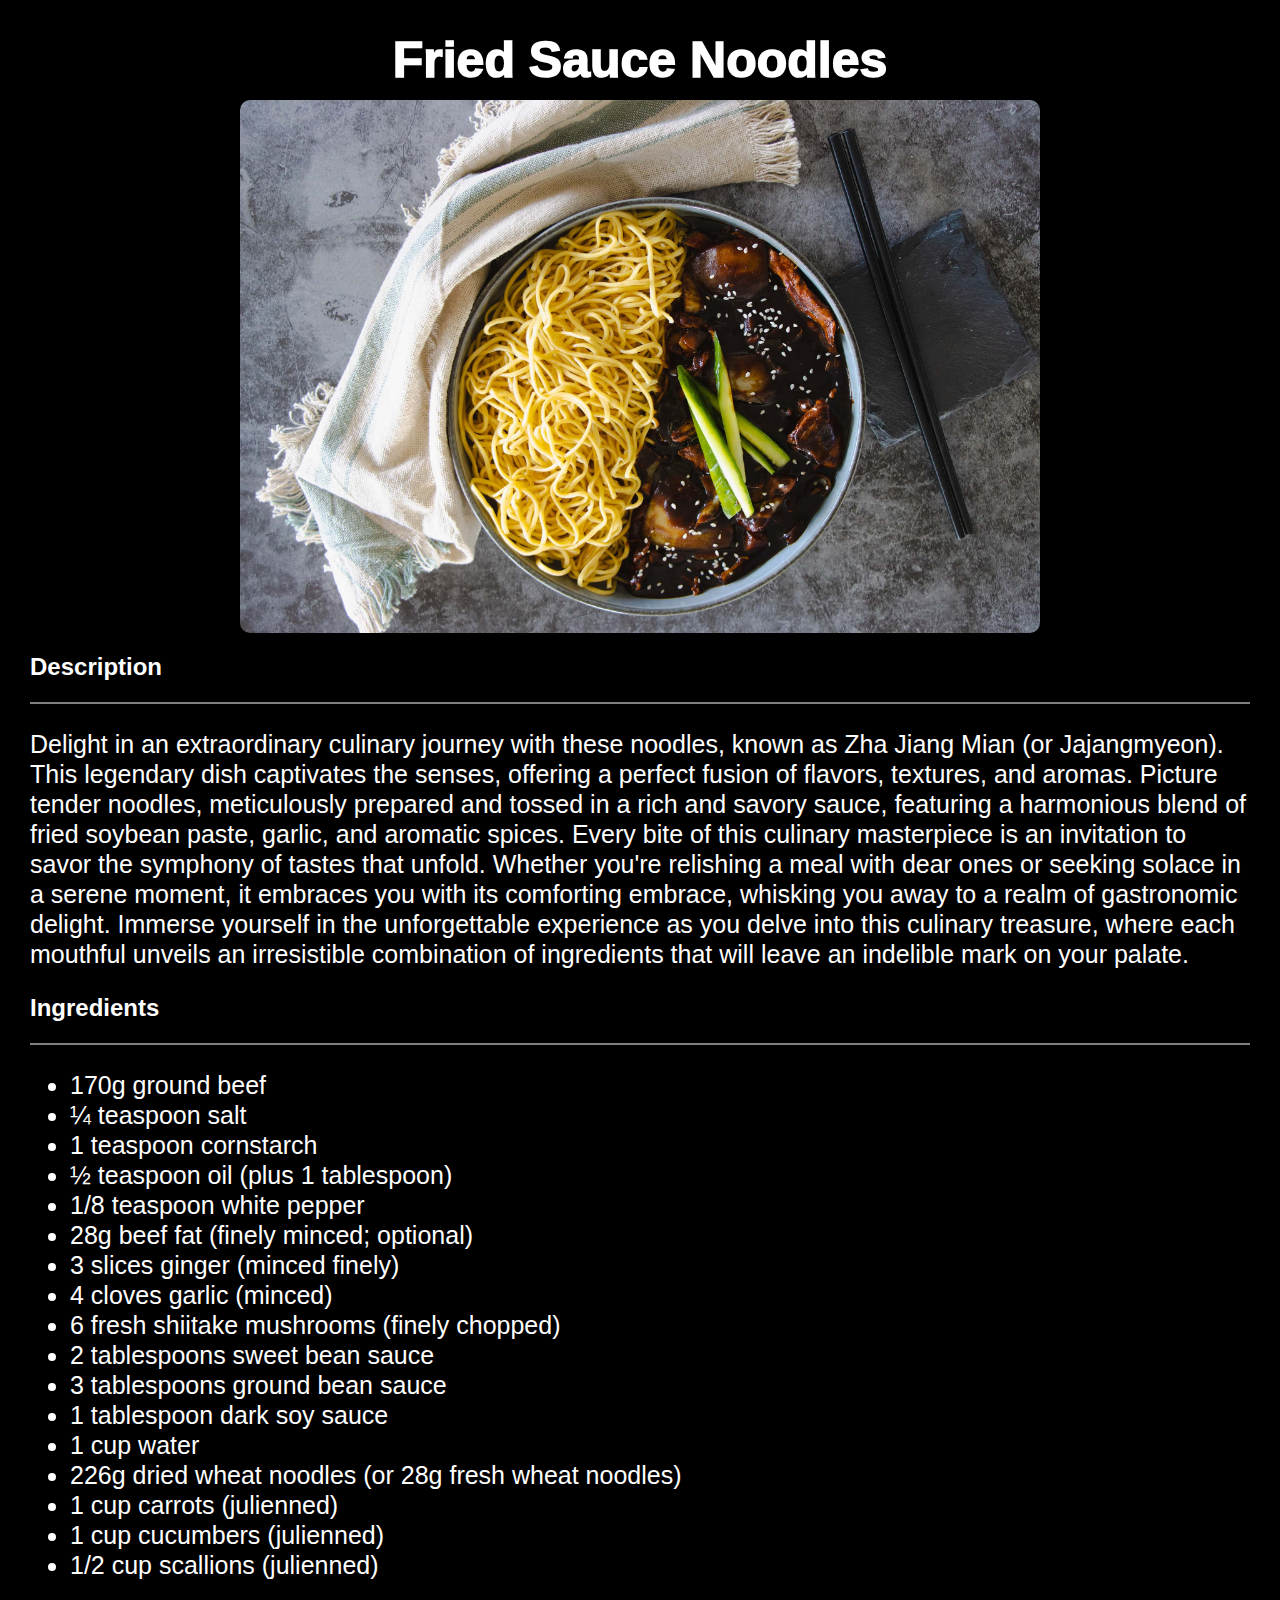
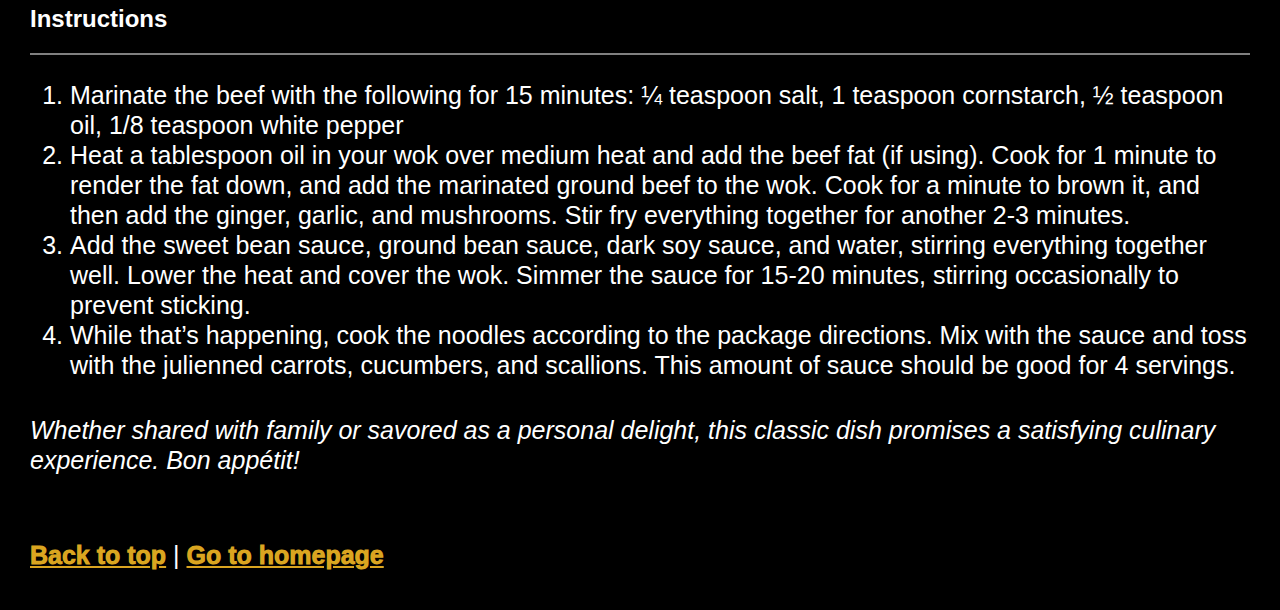
==== recipes/fried-sauce-noodles.html @ 62cfd886 "Add new recipe" ====
<!DOCTYPE html>

<html lang="EN">
  <head>
    <meta charset="UTF-8">
    <link rel="stylesheet" href="../styles.css"/>
    <title>Fried Sauce Noodles</title>
    <link rel="icon" type="image/x-icon" href="./favicon.ico">
  </head>

  <body class="body-box">
    <h1 id="header">Fried Sauce Noodles</h1>
    <img src="../images/fried-sauce-noodles.jpg" alt="An image of a bowl of noodles">
  
    <h2>Description</h2>
    <hr>
    <p>Delight in an extraordinary culinary journey with these noodles, 
      known as Zha Jiang Mian (or Jajangmyeon). This legendary dish captivates the senses, 
      offering a perfect fusion of flavors, textures, and aromas. Picture tender noodles, 
      meticulously prepared and tossed in a rich and savory sauce, featuring a 
      harmonious blend of fried soybean paste, garlic, and aromatic spices. 
      Every bite of this culinary masterpiece is an invitation to savor the 
      symphony of tastes that unfold. Whether you're relishing a meal with dear 
      ones or seeking solace in a serene moment, it embraces you with 
      its comforting embrace, whisking you away to a realm of gastronomic delight. 
      Immerse yourself in the unforgettable experience as you delve into this culinary 
      treasure, where each mouthful unveils an irresistible combination of ingredients 
      that will leave an indelible mark on your palate.</p>

      <h2>Ingredients</h2>
      <hr>
      <ul>
        <li>170g ground beef</li>
        <li>¼ teaspoon salt</li>
        <li>1 teaspoon cornstarch</li>
        <li>½ teaspoon oil (plus 1 tablespoon)</li>
        <li>1/8 teaspoon white pepper</li>
        <li>28g beef fat (finely minced; optional)</li>
        <li>3 slices ginger (minced finely)</li>
        <li>4 cloves garlic (minced)</li>
        <li>6 fresh shiitake mushrooms (finely chopped)</li>
        <li>2 tablespoons sweet bean sauce</li>
        <li>3 tablespoons ground bean sauce</li>
        <li>1 tablespoon dark soy sauce</li>
        <li>1 cup water</li>
        <li>226g dried wheat noodles (or 28g fresh wheat noodles)</li>
        <li>1 cup carrots (julienned)</li>
        <li>1 cup cucumbers (julienned)</li>
        <li>1/2 cup scallions (julienned)</li>
      </ul>

      <h2>Instructions</h2>
      <hr>
      <ol>
        <li>Marinate the beef with the following for 15 minutes: ¼ teaspoon 
          salt, 1 teaspoon cornstarch, ½ teaspoon oil, 1/8 teaspoon white pepper</li>
        <li>Heat a tablespoon oil in your wok over medium heat and add the beef fat 
          (if using). Cook for 1 minute to render the fat down, and add the marinated 
          ground beef to the wok. Cook for a minute to brown it, and then add the 
          ginger, garlic, and mushrooms. Stir fry everything together for another 2-3 minutes.</li>
        <li>Add the sweet bean sauce, ground bean sauce, dark soy sauce, and water, 
          stirring everything together well. Lower the heat and cover the wok. 
          Simmer the sauce for 15-20 minutes, stirring occasionally to prevent sticking.</li>
        <li>While that’s happening, cook the noodles according to the package 
          directions. Mix with the sauce and toss with the julienned carrots, 
          cucumbers, and scallions. This amount of sauce should be good for 4 servings.</li>
      </ol>

    <p class="parting-note">
      <em>Whether shared with family or savored as a personal delight, this classic dish promises a satisfying culinary experience. Bon appétit!</em>
    </p>

    <p>
      <a class="nav-links" href="#header">Back to top</a> | 
      <a class="nav-links" href="../index.html">Go to homepage</a>
    </p>
  </body>
</html>
---- styles.css ----
@font-face {
  font-family: 'Inter';
  src: url('./fonts/inter.ttf') format('truetype'),
}

* {
  font-family: Inter, Arial, sans-serif;
  line-height: 1.2;
}

body {
  background-color: black;
  margin-top: 30px;
  margin-right: 30px;
  margin-bottom: 40px;
  margin-left: 30px;
}

#header {
  color: white;
  text-align: center;
  font-size: 50px;
  font-weight: 1000;
  margin: 20px auto 10px;
}

hr {
  border: 1.5px solid grey;
}

.index-list {
  text-align: center;
  list-style: none;
  font-size: 35px;
  font-weight: bold;
  margin-top: 20px;
  padding-left: 0;
}

img {
  display: block;
  margin-left: auto;
  margin-right: auto;
  height: auto;
  width: 800px;
  border-radius: 10px;
}

.index-image {
  width: 480px;
}

.parting-note {
  margin-top: 35px;
  margin-bottom: 65px;
}

p,
ol,
ul,
a {
  color: white;
  font-weight: 300;
  font-size: 25px;
}

a {
  color: goldenrod;
}

.nav-links {
  font-weight: 1000;
}

h1,
h2,
h3,
h4,
h5,
h6 {
  color: white;
}
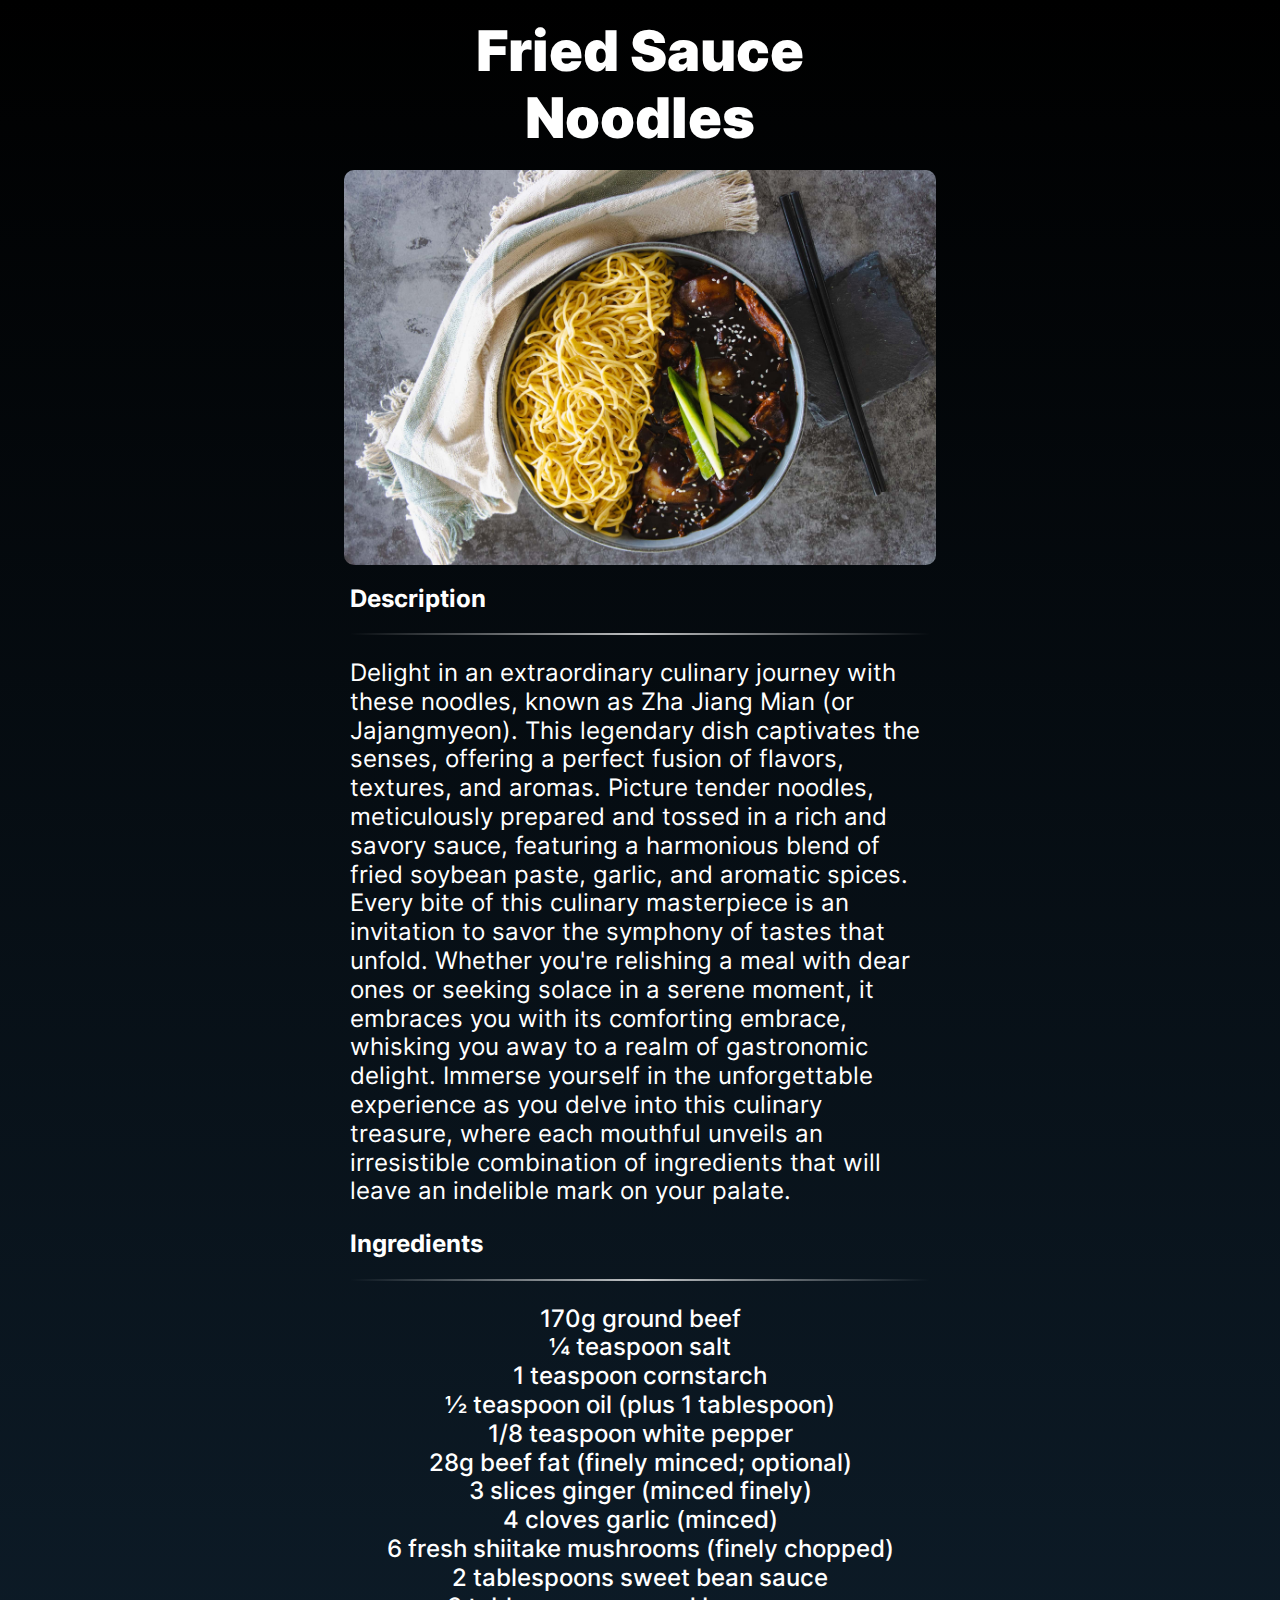
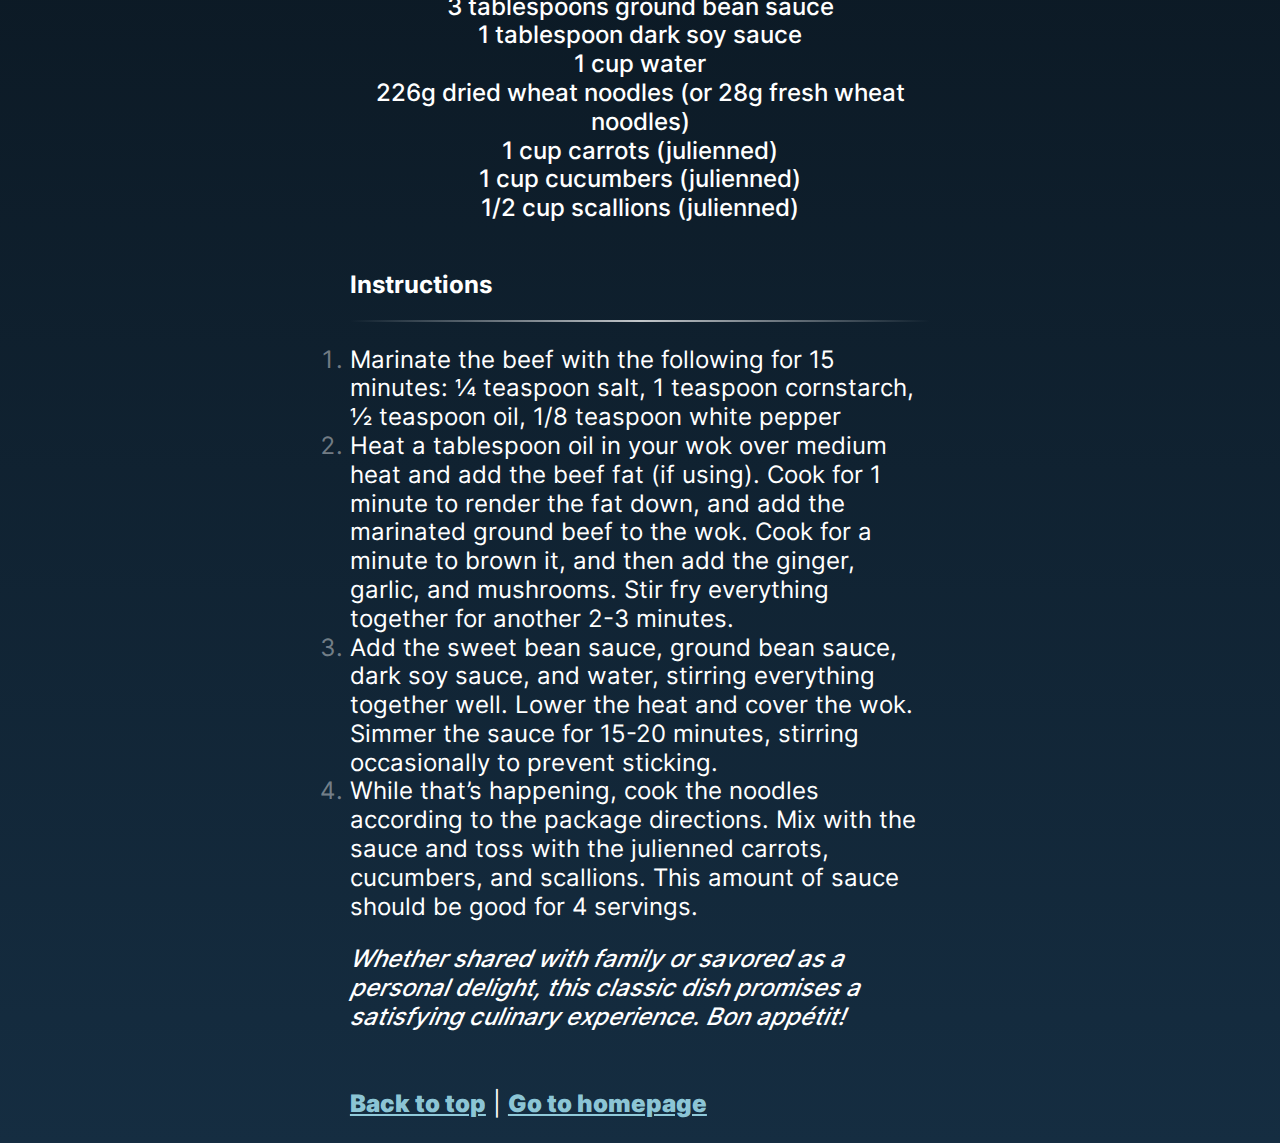
==== commit f8e4d8ae: "refactor: Fix bad code" ====
--- a/recipes/fried-sauce-noodles.html
+++ b/recipes/fried-sauce-noodles.html
@@ -2,34 +2,42 @@
 
 <html lang="EN">
   <head>
-    <meta charset="UTF-8">
-    <link rel="stylesheet" href="../styles.css"/>
+    <meta charset="UTF-8" />
+    <meta name="viewport" content="width=device-width, initial-scale=1.0" />
+    <link rel="stylesheet" href="../styles.css" />
     <title>Fried Sauce Noodles</title>
-    <link rel="icon" type="image/x-icon" href="./favicon.ico">
+    <link rel="icon" type="image/x-icon" href="../favicon.ico" />
   </head>
 
-  <body class="body-box">
-    <h1 id="header">Fried Sauce Noodles</h1>
-    <img src="../images/fried-sauce-noodles.jpg" alt="An image of a bowl of noodles">
-  
-    <h2>Description</h2>
-    <hr>
-    <p>Delight in an extraordinary culinary journey with these noodles, 
-      known as Zha Jiang Mian (or Jajangmyeon). This legendary dish captivates the senses, 
-      offering a perfect fusion of flavors, textures, and aromas. Picture tender noodles, 
-      meticulously prepared and tossed in a rich and savory sauce, featuring a 
-      harmonious blend of fried soybean paste, garlic, and aromatic spices. 
-      Every bite of this culinary masterpiece is an invitation to savor the 
-      symphony of tastes that unfold. Whether you're relishing a meal with dear 
-      ones or seeking solace in a serene moment, it embraces you with 
-      its comforting embrace, whisking you away to a realm of gastronomic delight. 
-      Immerse yourself in the unforgettable experience as you delve into this culinary 
-      treasure, where each mouthful unveils an irresistible combination of ingredients 
-      that will leave an indelible mark on your palate.</p>
+  <body>
+    <h1 id="header" class="noodles-header"><span>Fried Sauce Noodles</span></h1>
+    <img
+      src="../images/fried-sauce-noodles.jpg"
+      alt="An image of a bowl of noodles"
+    />
+
+    <div>
+      <h2>Description</h2>
+      <hr />
+      <p>
+        Delight in an extraordinary culinary journey with these noodles, known
+        as Zha Jiang Mian (or Jajangmyeon). This legendary dish captivates the
+        senses, offering a perfect fusion of flavors, textures, and aromas.
+        Picture tender noodles, meticulously prepared and tossed in a rich and
+        savory sauce, featuring a harmonious blend of fried soybean paste,
+        garlic, and aromatic spices. Every bite of this culinary masterpiece is
+        an invitation to savor the symphony of tastes that unfold. Whether
+        you're relishing a meal with dear ones or seeking solace in a serene
+        moment, it embraces you with its comforting embrace, whisking you away
+        to a realm of gastronomic delight. Immerse yourself in the unforgettable
+        experience as you delve into this culinary treasure, where each mouthful
+        unveils an irresistible combination of ingredients that will leave an
+        indelible mark on your palate.
+      </p>
 
       <h2>Ingredients</h2>
-      <hr>
-      <ul>
+      <hr />
+      <ul class="ingredients">
         <li>170g ground beef</li>
         <li>¼ teaspoon salt</li>
         <li>1 teaspoon cornstarch</li>
@@ -50,29 +58,45 @@
       </ul>
 
       <h2>Instructions</h2>
-      <hr>
-      <ol>
-        <li>Marinate the beef with the following for 15 minutes: ¼ teaspoon 
-          salt, 1 teaspoon cornstarch, ½ teaspoon oil, 1/8 teaspoon white pepper</li>
-        <li>Heat a tablespoon oil in your wok over medium heat and add the beef fat 
-          (if using). Cook for 1 minute to render the fat down, and add the marinated 
-          ground beef to the wok. Cook for a minute to brown it, and then add the 
-          ginger, garlic, and mushrooms. Stir fry everything together for another 2-3 minutes.</li>
-        <li>Add the sweet bean sauce, ground bean sauce, dark soy sauce, and water, 
-          stirring everything together well. Lower the heat and cover the wok. 
-          Simmer the sauce for 15-20 minutes, stirring occasionally to prevent sticking.</li>
-        <li>While that’s happening, cook the noodles according to the package 
-          directions. Mix with the sauce and toss with the julienned carrots, 
-          cucumbers, and scallions. This amount of sauce should be good for 4 servings.</li>
+      <hr />
+      <ol class="instructions">
+        <li>
+          Marinate the beef with the following for 15 minutes: ¼ teaspoon salt,
+          1 teaspoon cornstarch, ½ teaspoon oil, 1/8 teaspoon white pepper
+        </li>
+        <li>
+          Heat a tablespoon oil in your wok over medium heat and add the beef
+          fat (if using). Cook for 1 minute to render the fat down, and add the
+          marinated ground beef to the wok. Cook for a minute to brown it, and
+          then add the ginger, garlic, and mushrooms. Stir fry everything
+          together for another 2-3 minutes.
+        </li>
+        <li>
+          Add the sweet bean sauce, ground bean sauce, dark soy sauce, and
+          water, stirring everything together well. Lower the heat and cover the
+          wok. Simmer the sauce for 15-20 minutes, stirring occasionally to
+          prevent sticking.
+        </li>
+        <li>
+          While that’s happening, cook the noodles according to the package
+          directions. Mix with the sauce and toss with the julienned carrots,
+          cucumbers, and scallions. This amount of sauce should be good for 4
+          servings.
+        </li>
       </ol>
 
-    <p class="parting-note">
-      <em>Whether shared with family or savored as a personal delight, this classic dish promises a satisfying culinary experience. Bon appétit!</em>
-    </p>
+      <p class="parting-note">
+        <em
+          >Whether shared with family or savored as a personal delight, this
+          classic dish promises a satisfying culinary experience. Bon
+          appétit!</em
+        >
+      </p>
 
-    <p>
-      <a class="nav-links" href="#header">Back to top</a> | 
-      <a class="nav-links" href="../index.html">Go to homepage</a>
-    </p>
+      <p>
+        <a class="nav-links" href="#header">Back to top</a> |
+        <a class="nav-links" href="../index.html">Go to homepage</a>
+      </p>
+    </div>
   </body>
-</html>+</html>
--- a/styles.css
+++ b/styles.css
@@ -1,31 +1,79 @@
 @font-face {
   font-family: 'Inter';
-  src: url('./fonts/inter.ttf') format('truetype'),
+  src: url('./fonts/inter-regular.ttf') format('truetype');
 }
 
-* {
+*,
+*::before,
+*::after {
+  box-sizing: border-box;
   font-family: Inter, Arial, sans-serif;
-  line-height: 1.2;
+  line-height: 120%;
 }
 
 body {
-  background-color: black;
-  margin-top: 30px;
-  margin-right: 30px;
-  margin-bottom: 40px;
-  margin-left: 30px;
+  background: linear-gradient(rgb(0, 0, 0), rgb(21, 45, 65));
+  max-width: 50vw;
+  margin: 0 auto;
+  padding: 0 1.5em;
 }
 
-#header {
-  color: white;
-  text-align: center;
-  font-size: 50px;
-  font-weight: 1000;
-  margin: 20px auto 10px;
+.index-body {
+  background: black;
+}
+
+p,
+ol,
+ul {
+  color: rgb(255, 255, 255);
+  font-size: 1.5rem;
+  font-weight: 400;
 }
 
 hr {
-  border: 1.5px solid grey;
+  border: 0;
+  height: 0.2vh;
+  background-image: linear-gradient(
+    to right,
+    rgba(255, 255, 255, 0),
+    rgba(255, 255, 255, 0.75),
+    rgba(255, 255, 255, 0)
+  );
+}
+
+div {
+  padding: 0% 1% 0% 1%;
+}
+
+img {
+  display: block;
+  width: 100vw;
+  max-width: 100%;
+  height: auto;
+  margin: 2% auto 2% auto;
+  border-radius: 10px;
+}
+
+.index-image {
+  margin: 4% auto 2% auto;
+}
+
+.parting-note {
+  margin: 4% 0 10% 0;
+  font-weight: 500;
+}
+
+#header,
+#index-header {
+  text-align: center;
+  font-size: 3.5em;
+  font-weight: 1000;
+  margin: 3%;
+  line-height: 110%;
+}
+
+.nav-links {
+  font-weight: 1000;
 }
 
 .index-list {
@@ -33,43 +81,29 @@
   list-style: none;
   font-size: 35px;
   font-weight: bold;
-  margin-top: 20px;
+  margin-top: 1%;
+  padding: 0;
+}
+
+.ingredients {
+  list-style: none;
+  text-align: center;
+  font-weight: 500;
+  font-size: 1.5em;
+}
+
+.ingredients,
+.instructions {
   padding-left: 0;
 }
 
-img {
-  display: block;
-  margin-left: auto;
-  margin-right: auto;
-  height: auto;
-  width: 800px;
-  border-radius: 10px;
+.description,
+.ingredients {
+  margin-bottom: 3rem;
 }
 
-.index-image {
-  width: 480px;
-}
-
-.parting-note {
-  margin-top: 35px;
-  margin-bottom: 65px;
-}
-
-p,
-ol,
-ul,
-a {
-  color: white;
-  font-weight: 300;
-  font-size: 25px;
-}
-
-a {
-  color: goldenrod;
-}
-
-.nav-links {
-  font-weight: 1000;
+::marker {
+  color: rgba(255, 255, 255, 0.418);
 }
 
 h1,
@@ -78,5 +112,40 @@
 h4,
 h5,
 h6 {
-  color: white;
+  color: rgb(255, 255, 255);
 }
+
+a {
+  color: rgba(163, 226, 241, 0.87);
+}
+
+#lasagna-list:hover:before,
+.lasagna-header:hover:before {
+  content: 'ラザニア';
+}
+
+#stir-fry-list:hover:before,
+.stir-fry-header:hover:before {
+  content: '牛肉炒め';
+}
+
+#hamburger-list:hover:before,
+.hamburger-header:hover:before {
+  content: 'ハンバーガー';
+}
+
+#noodles-list:hover:before,
+.noodles-header:hover:before {
+  content: '炸醤麺';
+}
+
+.lasagna-header:hover span,
+#lasagna-list:hover span,
+.stir-fry-header:hover span,
+#stir-fry-list:hover span,
+.hamburger-header:hover span,
+#hamburger-list:hover span,
+.noodles-header:hover span,
+#noodles-list:hover span {
+  display: none;
+}
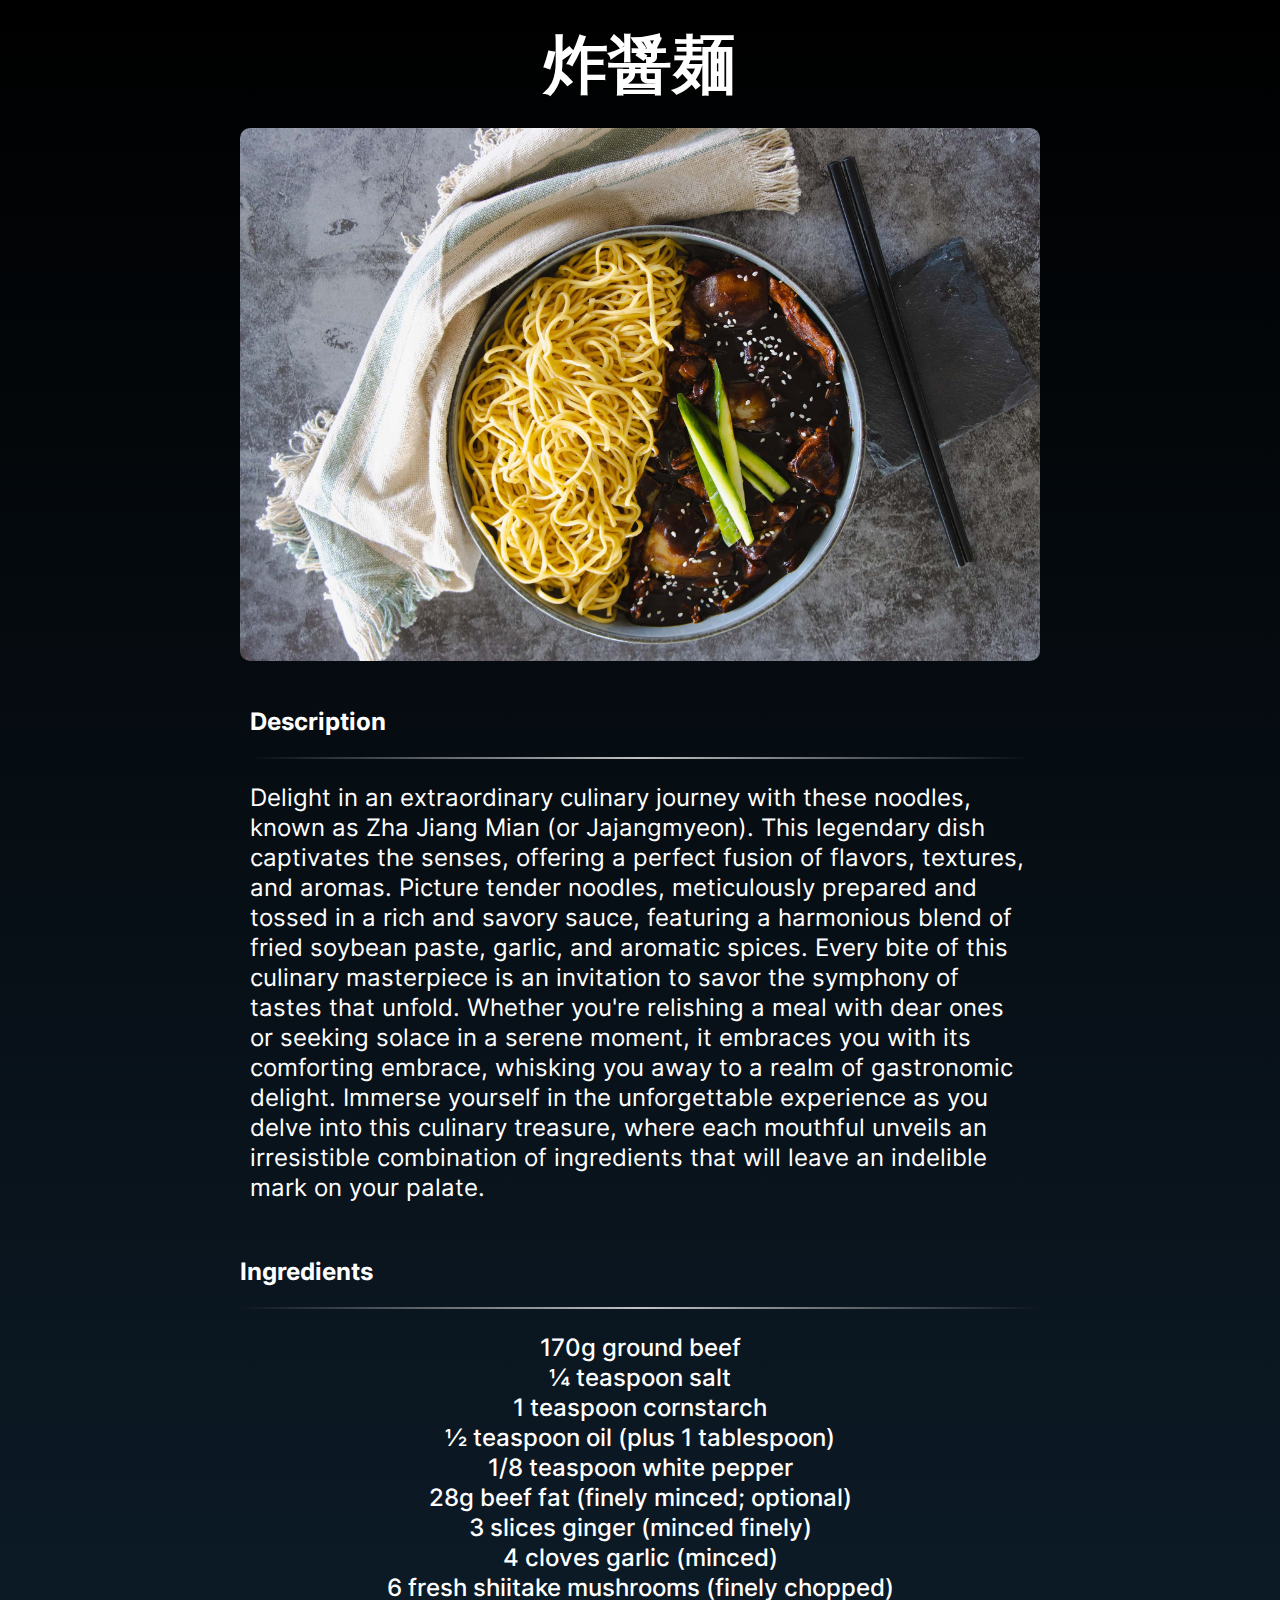
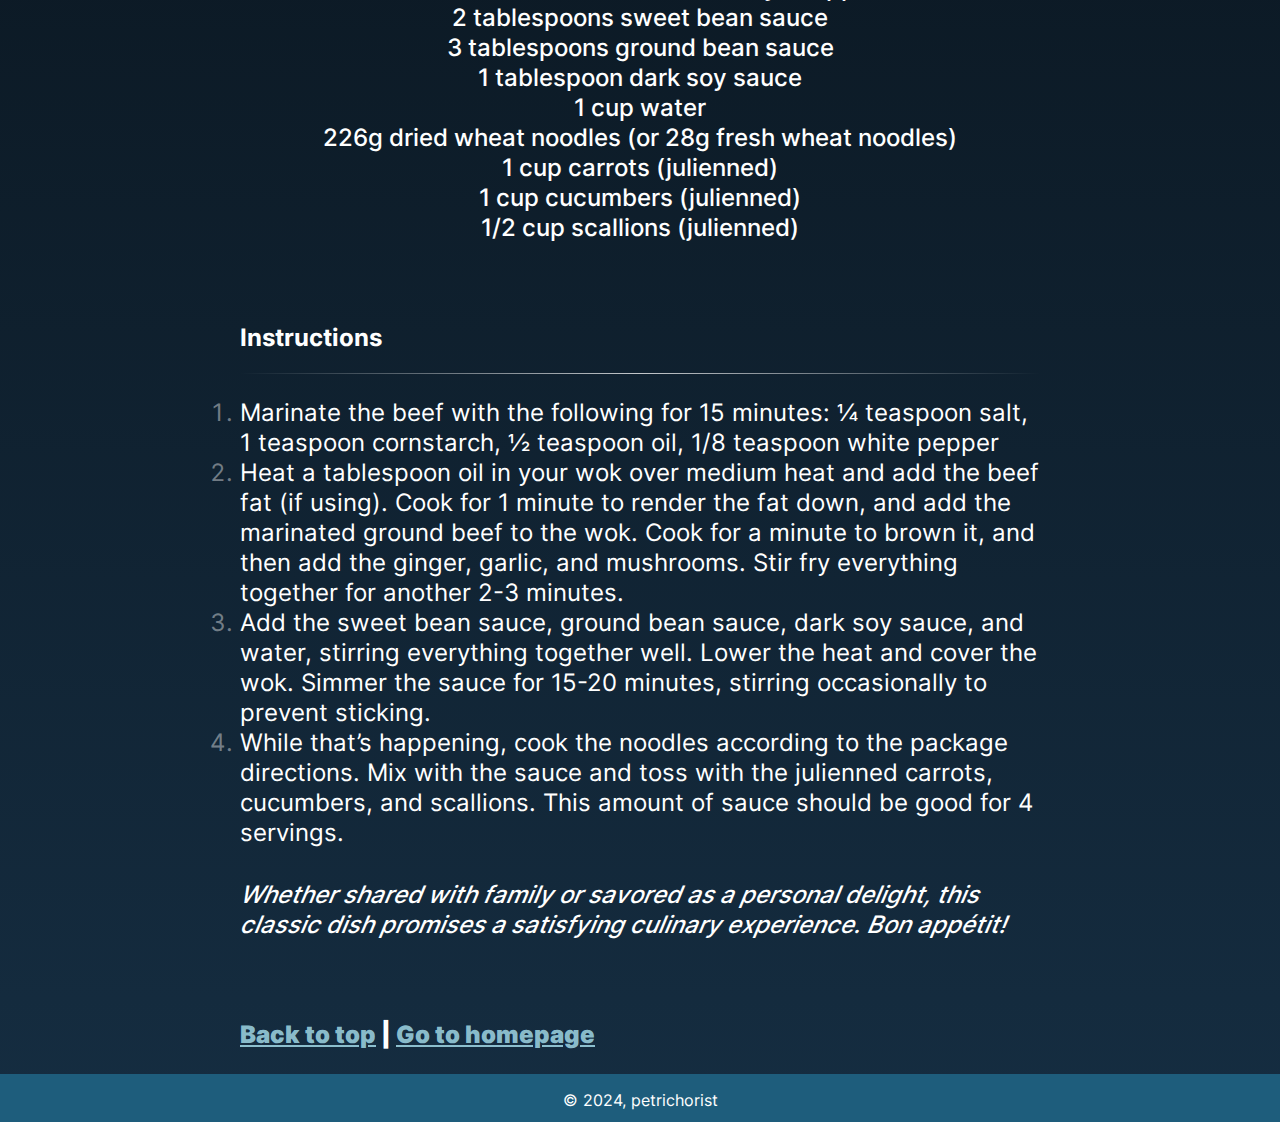
==== commit 96445097: "fix: Fix various UI bugs, positioning issues, and glitches" ====
--- a/recipes/fried-sauce-noodles.html
+++ b/recipes/fried-sauce-noodles.html
@@ -10,30 +10,34 @@
   </head>
 
   <body>
-    <h1 id="header" class="noodles-header"><span>Fried Sauce Noodles</span></h1>
-    <img
-      src="../images/fried-sauce-noodles.jpg"
-      alt="An image of a bowl of noodles"
-    />
+    <div class="container">
+      <h1 id="header" class="noodles-header">
+        <span>Fried Sauce Noodles</span>
+      </h1>
+      <img
+        src="../images/fried-sauce-noodles.jpg"
+        alt="An image of a bowl of noodles"
+      />
 
-    <div>
-      <h2>Description</h2>
-      <hr />
-      <p>
-        Delight in an extraordinary culinary journey with these noodles, known
-        as Zha Jiang Mian (or Jajangmyeon). This legendary dish captivates the
-        senses, offering a perfect fusion of flavors, textures, and aromas.
-        Picture tender noodles, meticulously prepared and tossed in a rich and
-        savory sauce, featuring a harmonious blend of fried soybean paste,
-        garlic, and aromatic spices. Every bite of this culinary masterpiece is
-        an invitation to savor the symphony of tastes that unfold. Whether
-        you're relishing a meal with dear ones or seeking solace in a serene
-        moment, it embraces you with its comforting embrace, whisking you away
-        to a realm of gastronomic delight. Immerse yourself in the unforgettable
-        experience as you delve into this culinary treasure, where each mouthful
-        unveils an irresistible combination of ingredients that will leave an
-        indelible mark on your palate.
-      </p>
+      <div id="desc">
+        <h2>Description</h2>
+        <hr />
+        <p>
+          Delight in an extraordinary culinary journey with these noodles, known
+          as Zha Jiang Mian (or Jajangmyeon). This legendary dish captivates the
+          senses, offering a perfect fusion of flavors, textures, and aromas.
+          Picture tender noodles, meticulously prepared and tossed in a rich and
+          savory sauce, featuring a harmonious blend of fried soybean paste,
+          garlic, and aromatic spices. Every bite of this culinary masterpiece
+          is an invitation to savor the symphony of tastes that unfold. Whether
+          you're relishing a meal with dear ones or seeking solace in a serene
+          moment, it embraces you with its comforting embrace, whisking you away
+          to a realm of gastronomic delight. Immerse yourself in the
+          unforgettable experience as you delve into this culinary treasure,
+          where each mouthful unveils an irresistible combination of ingredients
+          that will leave an indelible mark on your palate.
+        </p>
+      </div>
 
       <h2>Ingredients</h2>
       <hr />
@@ -93,10 +97,11 @@
         >
       </p>
 
-      <p>
-        <a class="nav-links" href="#header">Back to top</a> |
-        <a class="nav-links" href="../index.html">Go to homepage</a>
+      <p class="nav-links">
+        <a href="#header">Back to top</a> |
+        <a href="../index.html">Go to homepage</a>
       </p>
     </div>
+    <footer>© 2024, petrichorist</footer>
   </body>
 </html>
--- a/styles.css
+++ b/styles.css
@@ -7,25 +7,28 @@
 *::before,
 *::after {
   box-sizing: border-box;
+  line-height: 1.25;
+}
+
+body {
+  display: flex;
+  flex-direction: column;
   font-family: Inter, Arial, sans-serif;
-  line-height: 120%;
-}
-
-body {
-  background: linear-gradient(rgb(0, 0, 0), rgb(21, 45, 65));
-  max-width: 50vw;
+  background: linear-gradient(#000000, #152d41);
+  min-height: 100vh;
+  max-width: 100%;
   margin: 0 auto;
-  padding: 0 1.5em;
-}
-
-.index-body {
-  background: black;
+}
+
+.container {
+  max-width: 800px;
+  margin: 0 auto;
 }
 
 p,
 ol,
 ul {
-  color: rgb(255, 255, 255);
+  color: #ffffff;
   font-size: 1.5rem;
   font-weight: 400;
 }
@@ -33,24 +36,14 @@
 hr {
   border: 0;
   height: 0.2vh;
-  background-image: linear-gradient(
-    to right,
-    rgba(255, 255, 255, 0),
-    rgba(255, 255, 255, 0.75),
-    rgba(255, 255, 255, 0)
-  );
-}
-
-div {
-  padding: 0% 1% 0% 1%;
+  background-image: linear-gradient(to right, #ffffff00, #ffffffbf, #ffffff00);
 }
 
 img {
   display: block;
-  width: 100vw;
   max-width: 100%;
   height: auto;
-  margin: 2% auto 2% auto;
+  margin: 2% auto;
   border-radius: 10px;
 }
 
@@ -66,7 +59,7 @@
 #header,
 #index-header {
   text-align: center;
-  font-size: 3.5em;
+  font-size: 4em;
   font-weight: 1000;
   margin: 3%;
   line-height: 110%;
@@ -79,12 +72,16 @@
 .index-list {
   text-align: center;
   list-style: none;
-  font-size: 35px;
+  font-size: 3em;
   font-weight: bold;
   margin-top: 1%;
   padding: 0;
 }
 
+#desc {
+  padding: 10px;
+}
+
 .ingredients {
   list-style: none;
   text-align: center;
@@ -99,11 +96,11 @@
 
 .description,
 .ingredients {
-  margin-bottom: 3rem;
+  margin-bottom: 5rem;
 }
 
 ::marker {
-  color: rgba(255, 255, 255, 0.418);
+  color: #ffffff6b;
 }
 
 h1,
@@ -112,40 +109,102 @@
 h4,
 h5,
 h6 {
-  color: rgb(255, 255, 255);
+  color: #ffffff;
 }
 
 a {
-  color: rgba(163, 226, 241, 0.87);
+  color: #9fd6e4de;
+}
+
+@keyframes noodles {
+  from {
+    content: 'Fried Sauce Noodles';
+  }
+  40% {
+    opacity: 0;
+  }
+  to {
+    content: '炸醤麺';
+  }
+}
+
+@keyframes hamburger {
+  from {
+    content: 'Hamburger';
+  }
+  40% {
+    opacity: 0;
+  }
+  to {
+    content: 'ハンバーガー';
+  }
+}
+
+@keyframes stir-fry {
+  from {
+    content: 'Japanese Beef Stir-Fry';
+  }
+  40% {
+    opacity: 0;
+  }
+  to {
+    content: '牛肉炒め';
+  }
+}
+
+@keyframes lasagna {
+  from {
+    content: 'Lasagna';
+  }
+  40% {
+    opacity: 0;
+  }
+  to {
+    content: 'ラザニア';
+  }
+}
+
+#noodles-list:hover:before,
+.noodles-header:before {
+  content: '炸醤麺';
+  animation: noodles 2s;
+}
+
+#hamburger-list:hover:before,
+.hamburger-header:before {
+  content: 'ハンバーガー';
+  animation: hamburger 2s;
+}
+
+#stir-fry-list:hover:before,
+.stir-fry-header:before {
+  content: '牛肉炒め';
+  animation: stir-fry 2s;
 }
 
 #lasagna-list:hover:before,
-.lasagna-header:hover:before {
+.lasagna-header:before {
   content: 'ラザニア';
-}
-
-#stir-fry-list:hover:before,
-.stir-fry-header:hover:before {
-  content: '牛肉炒め';
-}
-
-#hamburger-list:hover:before,
-.hamburger-header:hover:before {
-  content: 'ハンバーガー';
-}
-
-#noodles-list:hover:before,
-.noodles-header:hover:before {
-  content: '炸醤麺';
-}
-
-.lasagna-header:hover span,
-#lasagna-list:hover span,
-.stir-fry-header:hover span,
+  animation: lasagna 2s;
+}
+
+.noodles-header span,
+#noodles-list:hover span,
+.hamburger-header span,
+#hamburger-list:hover span,
+.stir-fry-header span,
 #stir-fry-list:hover span,
-.hamburger-header:hover span,
-#hamburger-list:hover span,
-.noodles-header:hover span,
-#noodles-list:hover span {
+.lasagna-header span,
+#lasagna-list:hover span {
   display: none;
 }
+
+footer {
+  color: #ffffff;
+  background-color: #1e5d7c;
+  width: 100%;
+  height: 8px;
+  margin-top: auto;
+  padding: 16px 0 32px;
+  text-align: center;
+}
